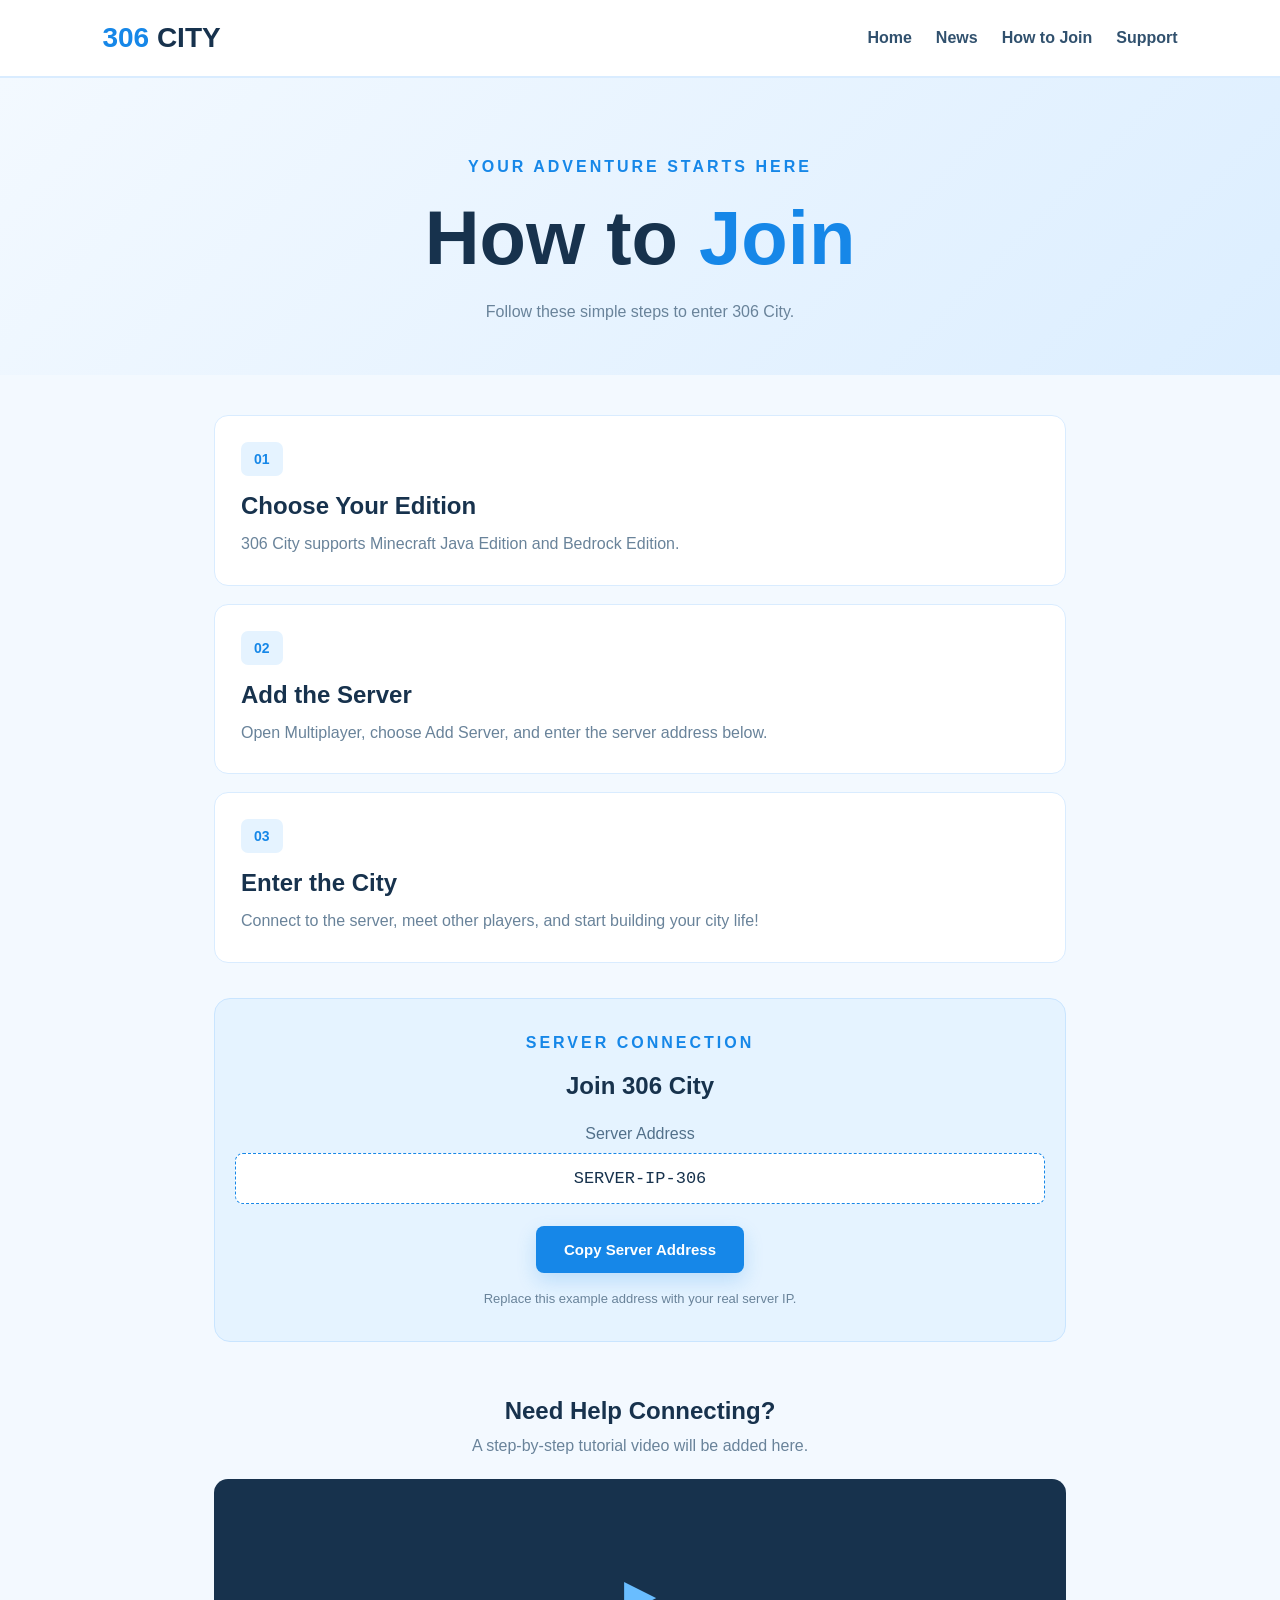
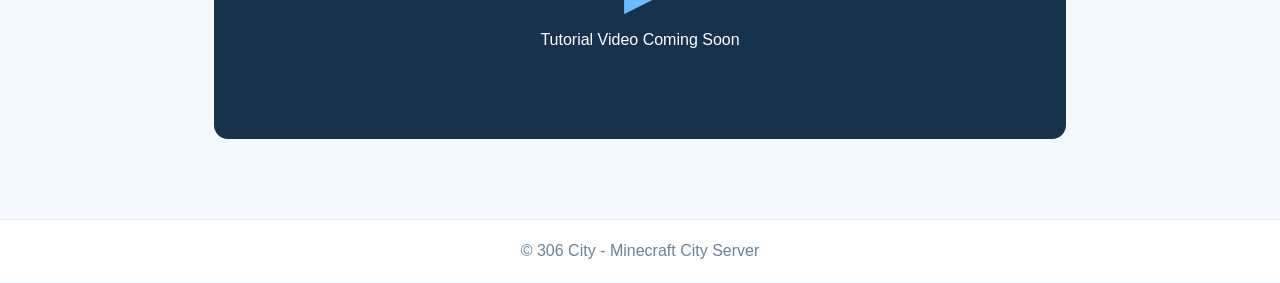
==== join.html @ 4b85d5aa "Add files via upload" ====
<!DOCTYPE html>
<html lang="en">

<head>
    <meta charset="UTF-8">
    <meta name="viewport" content="width=device-width, initial-scale=1.0">
    <title>306 City | How to Join</title>
    <link rel="stylesheet" href="style.css">
</head>

<body>

    <header>
        <div class="logo">306 <span>CITY</span></div>

        <nav>
            <a href="index.html">Home</a>
            <a href="news.html">News</a>
            <a href="join.html">How to Join</a>
            <a href="support.html">Support</a>
        </nav>
    </header>

    <main>
        <section class="news-hero">
            <p class="subtitle">YOUR ADVENTURE STARTS HERE</p>
            <h1>How to <span>Join</span></h1>
            <p>Follow these simple steps to enter 306 City.</p>
        </section>

        <section class="join-content">

            <article class="join-card">
                <div class="step-number">01</div>
                <h2>Choose Your Edition</h2>
                <p>
                    306 City supports Minecraft Java Edition
                    and Bedrock Edition.
                </p>
            </article>

            <article class="join-card">
                <div class="step-number">02</div>
                <h2>Add the Server</h2>
                <p>
                    Open Multiplayer, choose Add Server,
                    and enter the server address below.
                </p>
            </article>

            <article class="join-card">
                <div class="step-number">03</div>
                <h2>Enter the City</h2>
                <p>
                    Connect to the server, meet other players,
                    and start building your city life!
                </p>
            </article>

            <section class="server-box">
                <p class="subtitle">SERVER CONNECTION</p>
                <h2>Join 306 City</h2>

                <p class="server-label">Server Address</p>
                <code id="server-address">SERVER-IP-306</code>

                <button class="button" onclick="copyServerIP()">
                    Copy Server Address
                </button>

                <p class="server-note">
                    Replace this example address with your real server IP.
                </p>
            </section>

            <section class="tutorial">
                <h2>Need Help Connecting?</h2>
                <p>
                    A step-by-step tutorial video will be added here.
                </p>
                <div class="video-placeholder">
                    <span>▶</span>
                    <p>Tutorial Video Coming Soon</p>
                </div>
            </section>

        </section>
    </main>

    <footer>
        <p>© 306 City - Minecraft City Server</p>
    </footer>

    <script src="script.js"></script>
</body>

</html>
---- style.css ----
* {
    margin: 0;
    padding: 0;
    box-sizing: border-box;
}

body {
    font-family: Arial, sans-serif;
    background: #f3f9ff;
    color: #17324d;
    min-height: 100vh;
    display: flex;
    flex-direction: column;
}

header {
    display: flex;
    justify-content: space-between;
    align-items: center;
    padding: 22px 8%;
    background: white;
    border-bottom: 2px solid #d9ecff;
    flex-wrap: wrap;
    gap: 20px;
}

.logo {
    font-size: 28px;
    font-weight: bold;
    color: #1687e8;
}

.logo span {
    color: #17324d;
}

nav {
    display: flex;
    flex-wrap: wrap;
    gap: 24px;
}

nav a {
    text-decoration: none;
    color: #31516e;
    font-weight: bold;
    transition: 0.2s;
}

nav a:hover {
    color: #1687e8;
}

main {
    flex: 1;
}

.hero {
    min-height: 70vh;
    padding: 100px 10%;
    display: flex;
    flex-direction: column;
    align-items: flex-start;
    justify-content: center;
    background:
        radial-gradient(circle at 85% 25%, #c7e7ff 0, transparent 30%),
        linear-gradient(135deg, #f3f9ff, #e3f2ff);
}

.subtitle {
    color: #1687e8;
    font-weight: bold;
    letter-spacing: 3px;
    margin-bottom: 20px;
}

h1 {
    font-size: clamp(42px, 7vw, 76px);
    line-height: 1.1;
    margin-bottom: 24px;
}

h1 span {
    color: #1687e8;
}

.description {
    max-width: 520px;
    font-size: 18px;
    line-height: 1.8;
    color: #52708a;
    margin-bottom: 32px;
}

.button {
    display: inline-block;
    background: #1687e8;
    color: white;
    padding: 15px 28px;
    border-radius: 8px;
    text-decoration: none;
    font-weight: bold;
    box-shadow: 0 8px 20px #1687e833;
    transition: 0.2s;
}

.button:hover {
    background: #086bc0;
    transform: translateY(-2px);
}

footer {
    text-align: center;
    padding: 22px;
    background: white;
    color: #69839a;
    border-top: 1px solid #d9ecff;
}

@media (max-width: 600px) {
    header {
        padding: 20px 6%;
    }

    nav {
        gap: 14px;
    }

    .hero {
        padding: 75px 7%;
    }
}

.features,
.gallery {
    padding: 75px 8%;
}

.section-heading {
    text-align: center;
    margin-bottom: 40px;
}

.section-heading h2 {
    font-size: 36px;
    margin-bottom: 12px;
}

.section-heading>p:last-child {
    color: #69839a;
    line-height: 1.7;
}

.feature-grid,
.gallery-grid {
    display: grid;
    grid-template-columns: repeat(3, minmax(0, 1fr));
    gap: 24px;
}

.feature-card {
    background: white;
    padding: 30px;
    border: 1px solid #d9ecff;
    border-radius: 14px;
    box-shadow: 0 8px 25px #17324d0a;
}

.feature-icon {
    font-size: 38px;
    margin-bottom: 18px;
}

.feature-card h3 {
    margin-bottom: 12px;
}

.feature-card p {
    color: #69839a;
    line-height: 1.7;
}

.gallery {
    background: #e6f3ff;
}

.gallery-item {
    overflow: hidden;
    background: white;
    border-radius: 12px;
    box-shadow: 0 8px 25px #17324d12;
}

.gallery-item img {
    display: block;
    width: 100%;
    height: 210px;
    object-fit: cover;
}

.gallery-item p {
    padding: 16px;
    font-weight: bold;
}

@media (max-width: 700px) {

    .feature-grid,
    .gallery-grid {
        grid-template-columns: 1fr;
    }

    .section-heading h2 {
        font-size: 28px;
    }
}

.news-hero {
    text-align: center;
    padding: 80px 7% 50px;
    background: linear-gradient(135deg, #f3f9ff, #dceeff);
}

.news-hero h1 {
    margin-bottom: 18px;
}

.news-hero h1 span {
    color: #1687e8;
}

.news-hero>p:last-child {
    color: #69839a;
    line-height: 1.7;
}

.news-list {
    max-width: 950px;
    margin: 0 auto;
    padding: 45px 24px 80px;
    display: grid;
    gap: 24px;
}

.news-card {
    background: white;
    padding: 30px;
    border: 1px solid #d9ecff;
    border-radius: 14px;
    box-shadow: 0 8px 25px #17324d0a;
    transition: transform 0.2s, box-shadow 0.2s;
}

.news-card:hover {
    transform: translateY(-4px);
    box-shadow: 0 12px 30px #17324d14;
}

.news-tag {
    display: inline-block;
    color: #0875ce;
    background: #e5f3ff;
    padding: 7px 12px;
    border-radius: 6px;
    font-size: 12px;
    font-weight: bold;
    letter-spacing: 1px;
    margin-bottom: 16px;
}

.news-card h2 {
    font-size: 24px;
    margin-bottom: 12px;
}

.news-card p {
    color: #69839a;
    line-height: 1.8;
    margin-bottom: 18px;
}

.news-date {
    color: #1687e8;
    font-size: 13px;
    font-weight: bold;
}

.join-content {
    max-width: 900px;
    margin: 0 auto;
    padding: 40px 24px 80px;
}

.join-card {
    display: flex;
    flex-direction: column;
    align-items: flex-start;
    background: white;
    border: 1px solid #d9ecff;
    border-radius: 14px;
    padding: 26px;
    margin-bottom: 18px;
}

.step-number {
    color: #1687e8;
    font-size: 14px;
    font-weight: bold;
    background: #e5f3ff;
    padding: 9px 13px;
    border-radius: 7px;
    margin-bottom: 16px;
}

.join-card h2 {
    margin-bottom: 10px;
}

.join-card p {
    color: #69839a;
    line-height: 1.8;
}

.server-box {
    text-align: center;
    margin-top: 35px;
    padding: 35px 20px;
    background: #e5f3ff;
    border: 1px solid #c9e5ff;
    border-radius: 16px;
}

.server-box h2 {
    margin-bottom: 25px;
}

.server-label {
    color: #52708a;
    margin-bottom: 10px;
}

#server-address {
    display: block;
    overflow-wrap: anywhere;
    margin: 0 auto 22px;
    padding: 15px;
    background: white;
    border: 1px dashed #1687e8;
    border-radius: 8px;
    font-size: 17px;
}

.server-box button {
    border: none;
    cursor: pointer;
    font-size: 15px;
}

.server-note {
    margin-top: 18px;
    color: #69839a;
    font-size: 13px;
}

.tutorial {
    margin-top: 55px;
    text-align: center;
}

.tutorial>p {
    margin-top: 12px;
    color: #69839a;
}

.video-placeholder {
    margin-top: 24px;
    min-height: 260px;
    background: #17324d;
    color: white;
    border-radius: 14px;
    display: flex;
    flex-direction: column;
    align-items: center;
    justify-content: center;
    gap: 12px;
}

.video-placeholder span {
    font-size: 42px;
    color: #69bdff;
}

@media (max-width: 600px) {
    .join-card {
        padding: 22px;
    }

    .video-placeholder {
        min-height: 200px;
    }
}

.support-content {
    max-width: 650px;
    margin: 0 auto;
    padding: 45px 24px 80px;
}

#support-form {
    display: flex;
    flex-direction: column;
    gap: 12px;
    padding: 30px;
    background: white;
    border: 1px solid #d9ecff;
    border-radius: 16px;
    box-shadow: 0 8px 30px #17324d0a;
}

#support-form label {
    margin-top: 10px;
    font-weight: bold;
    color: #31516e;
}

#support-form input,
#support-form select,
#support-form textarea {
    width: 100%;
    padding: 13px;
    border: 1px solid #c9dbea;
    border-radius: 8px;
    background: #fbfdff;
    color: #17324d;
    font: inherit;
}

#support-form input:focus,
#support-form select:focus,
#support-form textarea:focus {
    outline: 2px solid #1687e8;
    border-color: transparent;
}

#support-form textarea {
    resize: vertical;
}

#support-form button {
    border: none;
    cursor: pointer;
    font-size: 15px;
    margin-top: 18px;
}

#form-message {
    line-height: 1.6;
    color: #0875ce;
}

@media (max-width: 500px) {
    #support-form {
        padding: 22px;
    }
}

.telegram-support {
    margin-top: 25px;
    padding: 28px;
    text-align: center;
    background: white;
    border: 1px solid #d9ecff;
    border-radius: 14px;
}

.telegram-support h2 {
    margin-bottom: 12px;
}

.telegram-support p {
    color: #69839a;
    margin-bottom: 20px;
    line-height: 1.7;
}

.telegram-button {
    display: inline-block;
    padding: 13px 22px;
    background: #229ed9;
    color: white;
    text-decoration: none;
    font-weight: bold;
    border-radius: 8px;
    transition: 0.2s;
}

.telegram-button:hover {
    background: #1686bd;
    transform: translateY(-2px);
}
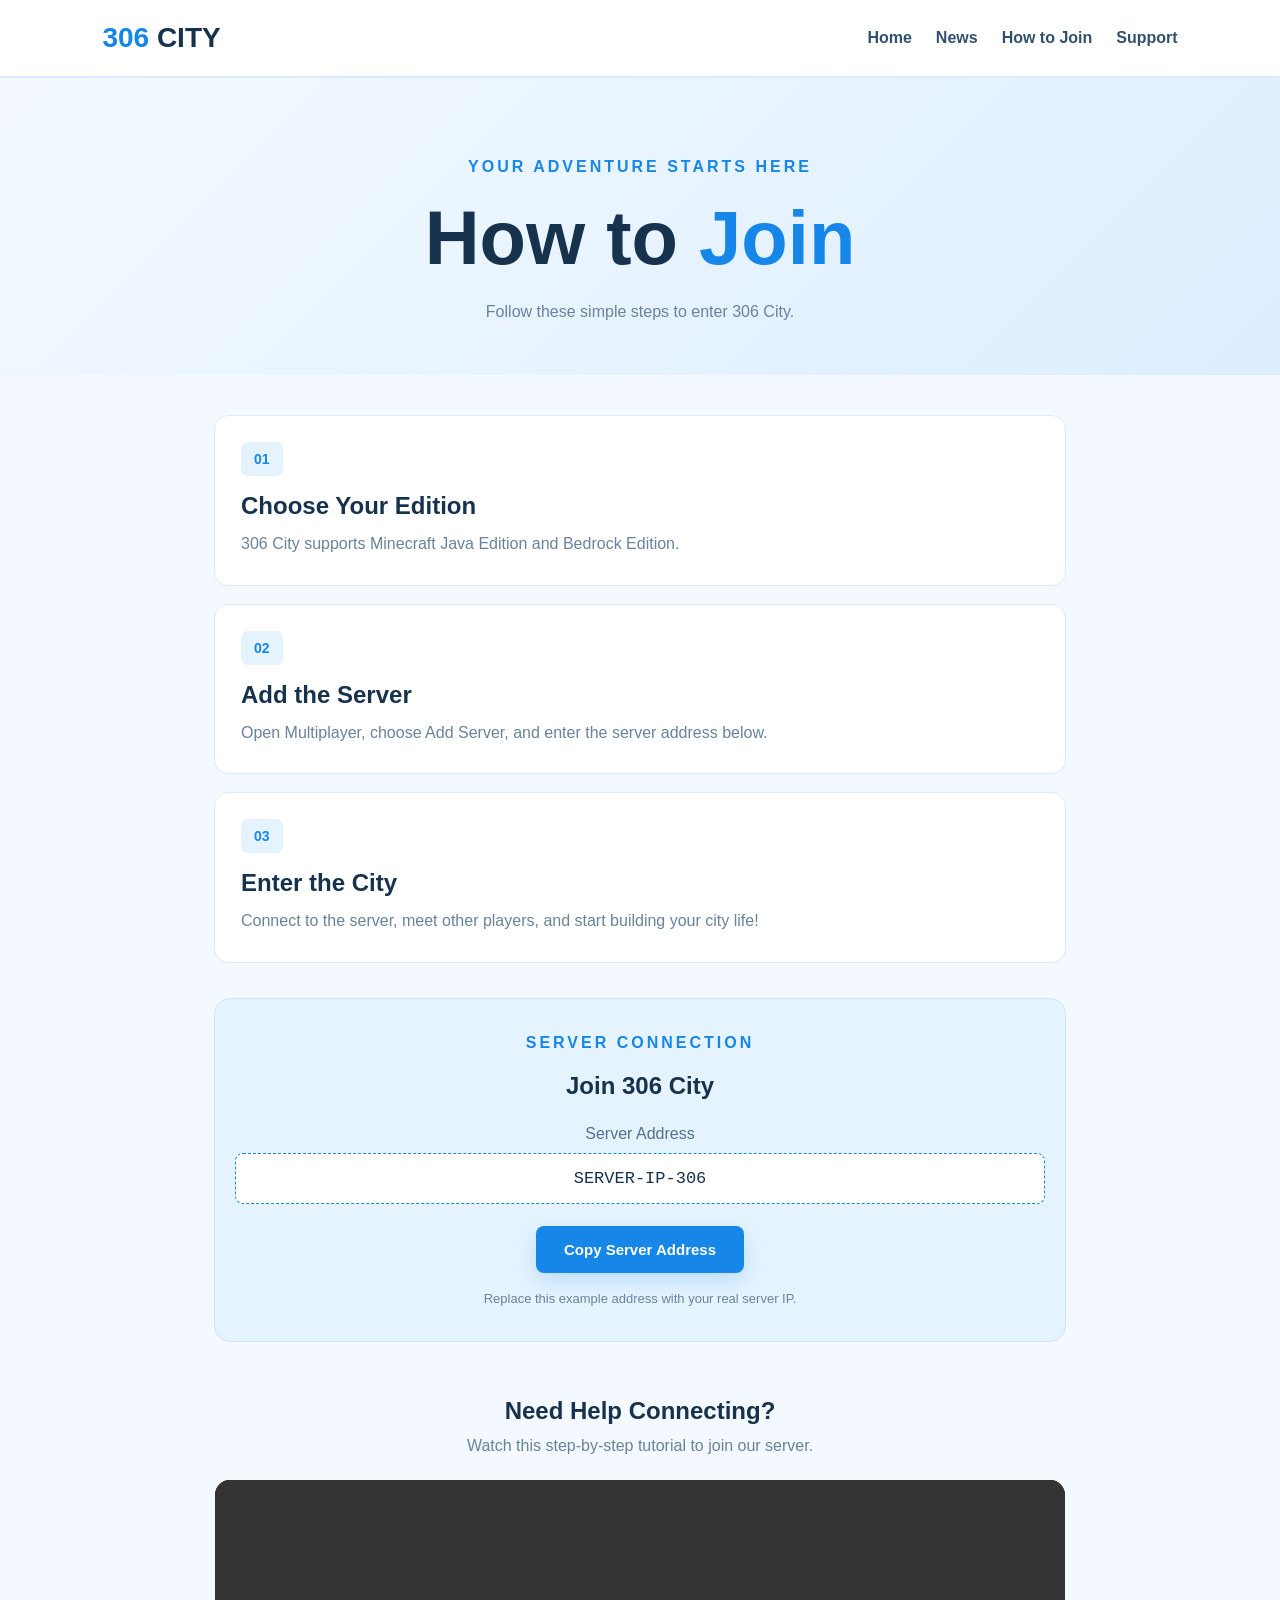
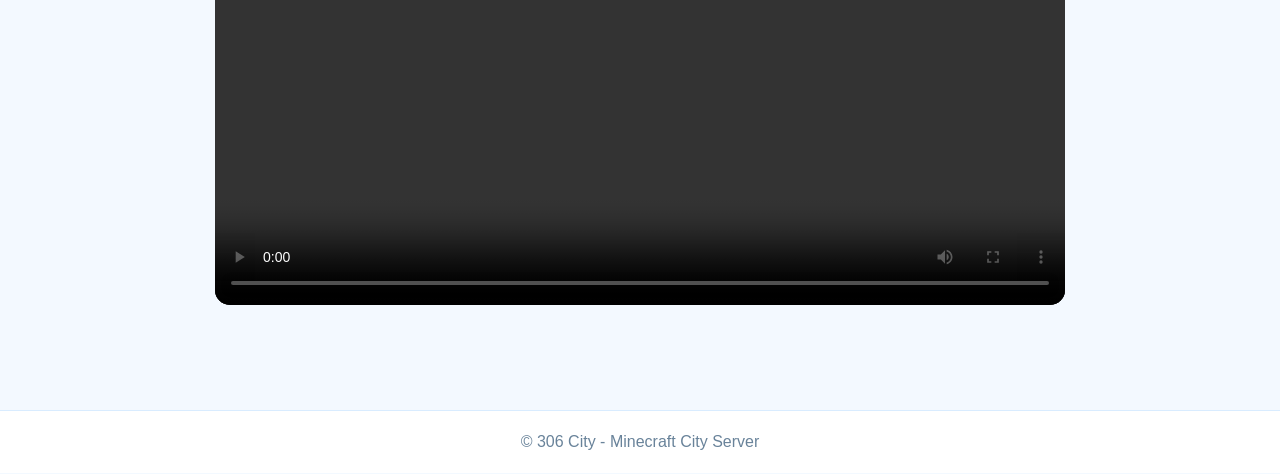
==== commit cdd1c815: "join.html" ====
--- a/join.html
+++ b/join.html
@@ -72,17 +72,17 @@
                     Replace this example address with your real server IP.
                 </p>
             </section>
+<section class="tutorial">
+    <h2>Need Help Connecting?</h2>
+    <p>Watch this step-by-step tutorial to join our server.</p>
 
-            <section class="tutorial">
-                <h2>Need Help Connecting?</h2>
-                <p>
-                    A step-by-step tutorial video will be added here.
-                </p>
-                <div class="video-placeholder">
-                    <span>▶</span>
-                    <p>Tutorial Video Coming Soon</p>
-                </div>
-            </section>
+    <div class="tutorial-video">
+        <video controls playsinline preload="metadata">
+            <source src="videos/tutorial.mp4" type="video/mp4">
+            Your browser does not support video playback.
+        </video>
+    </div>
+</section>
 
         </section>
     </main>
@@ -94,4 +94,4 @@
     <script src="script.js"></script>
 </body>
 
-</html>+</html>
--- a/style.css
+++ b/style.css
@@ -497,4 +497,17 @@
 .telegram-button:hover {
     background: #1686bd;
     transform: translateY(-2px);
-}+}
+.tutorial-video {
+    width: 100%;
+    max-width: 850px;
+    margin: 25px auto;
+    border-radius: 15px;
+    overflow: hidden;
+}
+
+.tutorial-video video {
+    width: 100%;
+    display: block;
+    background: #000;
+}
